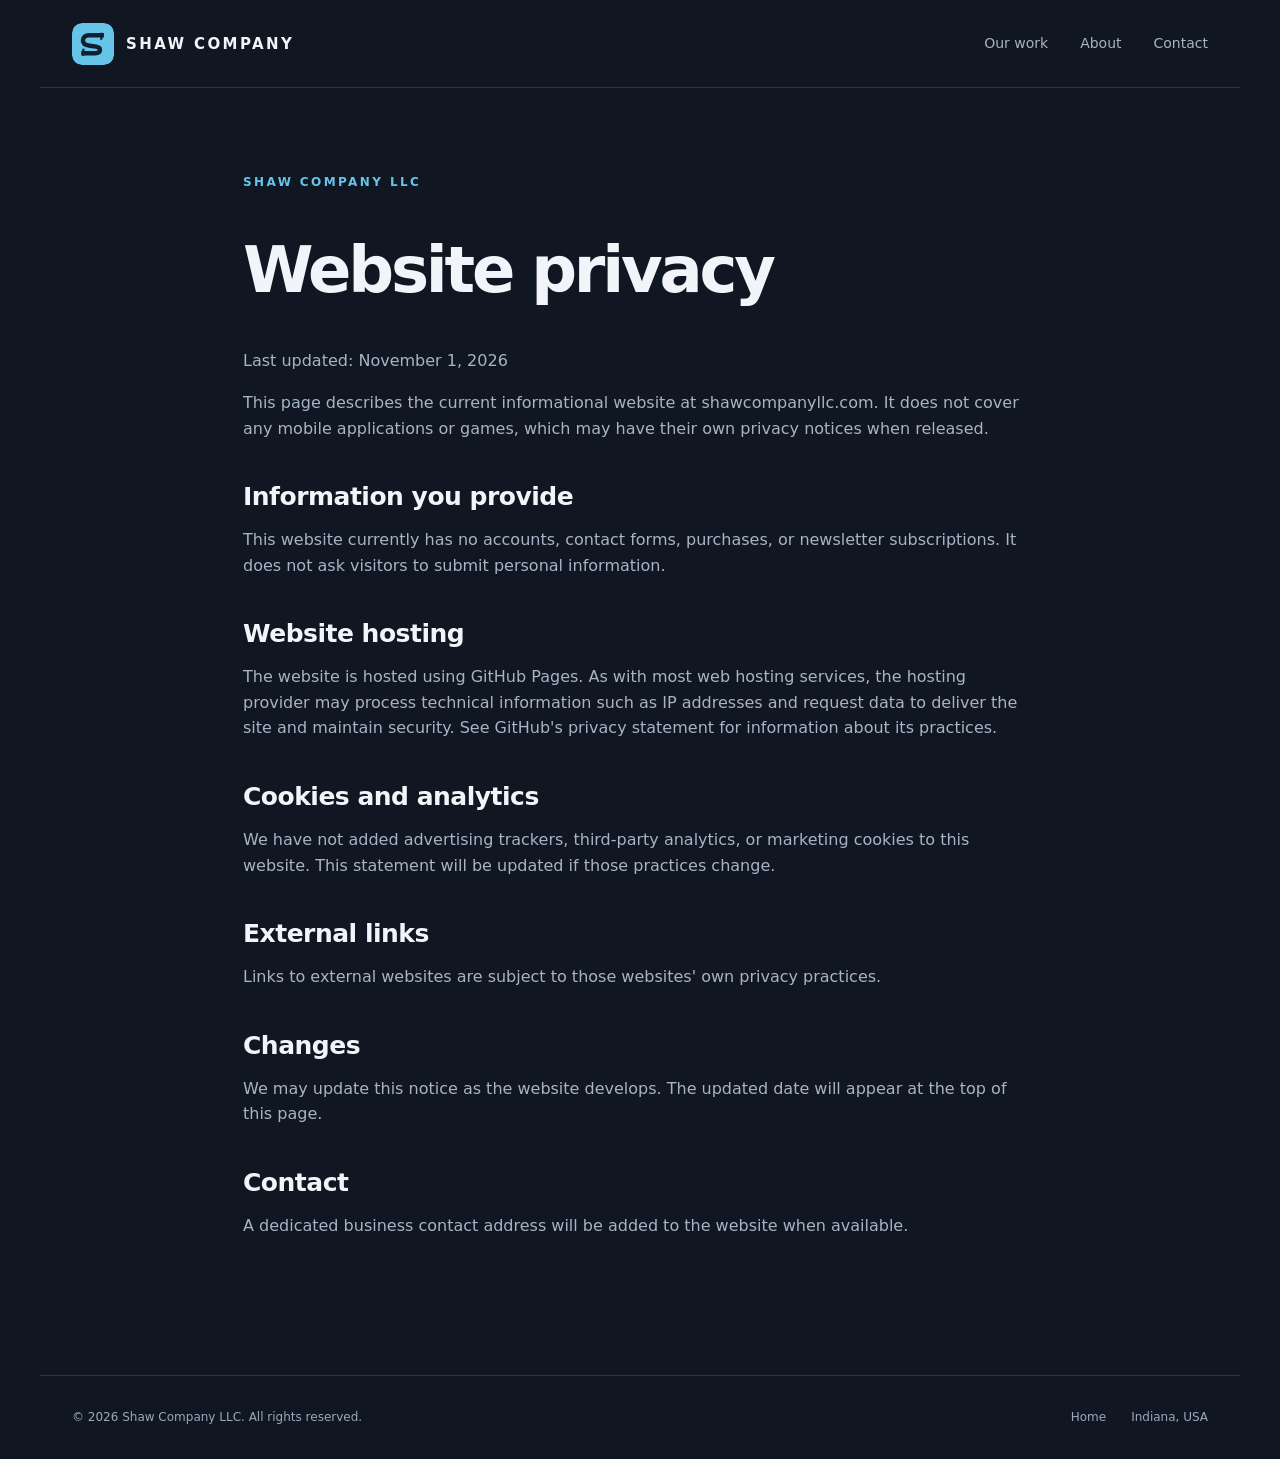
==== privacy.html @ e3605a8c "Add website-specific privacy notice" ====
<!doctype html><html lang="en"><head><meta charset="utf-8"><meta name="viewport" content="width=device-width,initial-scale=1"><meta name="theme-color" content="#101722"><meta name="description" content="Website privacy information for Shaw Company LLC."><title>Website Privacy | Shaw Company</title><link rel="icon" href="favicon.svg" type="image/svg+xml"><link rel="stylesheet" href="styles.css"></head><body><header class="top"><a class="brand" href="index.html"><img src="favicon.svg" width="42" height="42" alt=""><span>SHAW <b>COMPANY</b></span></a><nav aria-label="Main navigation"><a href="index.html#work">Our work</a><a href="index.html#about">About</a><a href="index.html#contact">Contact</a></nav></header><main class="legal"><div class="eyebrow">SHAW COMPANY LLC</div><h1>Website privacy</h1><p>Last updated: November 1, 2026</p><p>This page describes the current informational website at shawcompanyllc.com. It does not cover any mobile applications or games, which may have their own privacy notices when released.</p><h2>Information you provide</h2><p>This website currently has no accounts, contact forms, purchases, or newsletter subscriptions. It does not ask visitors to submit personal information.</p><h2>Website hosting</h2><p>The website is hosted using GitHub Pages. As with most web hosting services, the hosting provider may process technical information such as IP addresses and request data to deliver the site and maintain security. See <a href="https://docs.github.com/en/site-policy/privacy-policies/github-general-privacy-statement">GitHub's privacy statement</a> for information about its practices.</p><h2>Cookies and analytics</h2><p>We have not added advertising trackers, third-party analytics, or marketing cookies to this website. This statement will be updated if those practices change.</p><h2>External links</h2><p>Links to external websites are subject to those websites' own privacy practices.</p><h2>Changes</h2><p>We may update this notice as the website develops. The updated date will appear at the top of this page.</p><h2>Contact</h2><p>A dedicated business contact address will be added to the website when available.</p></main><footer><span>© 2026 Shaw Company LLC. All rights reserved.</span><div><a href="index.html">Home</a><span>Indiana, USA</span></div></footer></body></html>
---- styles.css ----
:root{color-scheme:dark;--bg:#101722;--panel:#192332;--text:#f1f5fa;--muted:#a7b4c5;--accent:#65c4e8}*{box-sizing:border-box}html{scroll-behavior:smooth}body{margin:0;background:var(--bg);color:var(--text);font-family:Inter,ui-sans-serif,system-ui,-apple-system,"Segoe UI",sans-serif;line-height:1.6}a{color:inherit;text-decoration:none}a:focus-visible{outline:3px solid var(--accent);outline-offset:5px}.skip{position:absolute;left:-9999px;top:10px;background:white;color:#111;padding:10px;z-index:100}.skip:focus{left:10px}.top{height:88px;max-width:1200px;margin:auto;padding:0 32px;display:flex;align-items:center;justify-content:space-between;border-bottom:1px solid #293646}.brand{display:flex;align-items:center;gap:12px;font-size:15px;letter-spacing:.16em;font-weight:600}.brand b{font-weight:800}.brand img{border-radius:10px}.top nav{display:flex;gap:32px;font-size:14px;color:var(--muted)}.top nav a:hover,footer a:hover{color:white}.hero{max-width:1200px;margin:auto;min-height:640px;padding:130px 32px 120px;position:relative;overflow:hidden}.eyebrow{font-size:12px;font-weight:700;letter-spacing:.2em;color:var(--accent);text-transform:uppercase}.dot{display:inline-block;width:8px;height:8px;border-radius:50%;background:var(--accent);margin-right:8px}.hero h1{font-size:clamp(54px,7vw,100px);line-height:1.04;letter-spacing:-.065em;margin:25px 0;position:relative;z-index:2}.hero h1 em{font-style:normal;color:var(--accent)}.hero p{max-width:520px;color:var(--muted);font-size:19px;position:relative;z-index:2}.cta{display:inline-flex;align-items:center;gap:28px;background:var(--accent);color:#0b1b29;font-weight:750;padding:15px 22px;border-radius:8px;margin-top:25px;position:relative;z-index:2}.cta:hover{background:#9cdef5}.hero-art{position:absolute;right:-90px;top:85px;width:570px;height:530px;opacity:.55;pointer-events:none}.orbit{position:absolute;border:1px solid #38536b;border-radius:50%;transform:rotate(-24deg)}.o1{width:490px;height:280px;top:110px}.o2{width:360px;height:460px;left:100px;top:0}.tile{position:absolute;border:1px solid #75bfe0;background:linear-gradient(145deg,#31536a,#162839);border-radius:28px;transform:rotate(-25deg);box-shadow:0 25px 80px #0008}.t1{width:175px;height:175px;top:100px;left:185px}.t2{width:100px;height:100px;top:300px;left:90px}.t3{width:115px;height:115px;top:280px;left:345px}.section{padding:110px 32px;max-width:1200px;margin:auto;border-top:1px solid #293646}.section-head{display:flex;justify-content:space-between;gap:55px;align-items:end}.section-head>p{max-width:380px;color:var(--muted)}h2{font-size:clamp(38px,4.5vw,60px);line-height:1.12;letter-spacing:-.05em;margin:18px 0 35px}.cards{display:grid;grid-template-columns:repeat(3,minmax(0,1fr));gap:18px;margin-top:38px}.product{overflow:hidden;background:var(--panel);border:1px solid #2d3c4e;border-radius:15px;transition:transform .2s,border-color .2s}.product:hover{transform:translateY(-4px);border-color:#4b7694}.product-art{height:175px;position:relative;overflow:hidden;display:grid;place-items:center;background:radial-gradient(circle at 70% 30%,#365b76,#17283b 65%)}.product-art span{font-size:74px;font-weight:200;color:#8cddf4;position:relative;z-index:1}.product-art i{position:absolute;width:210px;height:210px;border:1px solid #5c92ae;border-radius:30px;transform:rotate(35deg);opacity:.55}.workout{background:radial-gradient(circle at 30% 60%,#215c65,#182b3a 70%)}.laser{background:radial-gradient(circle at 70% 40%,#374b82,#172438 70%)}.product-body{padding:28px;min-height:215px}.tag{color:var(--accent);font-size:11px;letter-spacing:.13em;text-transform:uppercase;font-weight:800}.product h3{font-size:27px;margin:10px 0}.product p,.about p,.contact p{color:var(--muted)}.smallnote{color:#9ba9bb;font-size:12px;margin-top:25px}.about{display:grid;grid-template-columns:1fr 1fr;gap:60px}.about>div:last-child{font-size:18px;padding-top:30px}.contact{text-align:center;padding-bottom:130px}.contact p{max-width:560px;margin:0 auto 35px}.notice{display:inline-block;border:1px solid #34485c;border-radius:8px;padding:13px 20px;color:#bbccda;font-size:13px}footer{border-top:1px solid #293646;max-width:1200px;margin:auto;padding:32px;display:flex;justify-content:space-between;color:#9ba9bb;font-size:12px;gap:25px}footer>div{display:flex;gap:25px}.legal{max-width:850px;margin:0 auto;padding:85px 28px 120px}.legal h1{font-size:clamp(38px,6vw,64px);letter-spacing:-.05em;line-height:1.1}.legal h2{font-size:25px;margin:42px 0 12px;letter-spacing:-.02em}.legal p,.legal li{color:var(--muted)}@media(max-width:760px){.top{height:auto;padding:20px;gap:18px;align-items:flex-start;flex-direction:column}.top nav{gap:22px}.hero{padding:100px 22px;min-height:590px}.hero-art{right:-300px;opacity:.25}.section{padding:75px 22px}.section-head,.about{display:block}.cards{grid-template-columns:1fr}.product-body{min-height:0}.about>div:last-child{padding-top:0}footer{padding:25px 22px;display:block}footer>div{margin-top:12px;flex-wrap:wrap}}@media(prefers-reduced-motion:reduce){html{scroll-behavior:auto}.product{transition:none}}
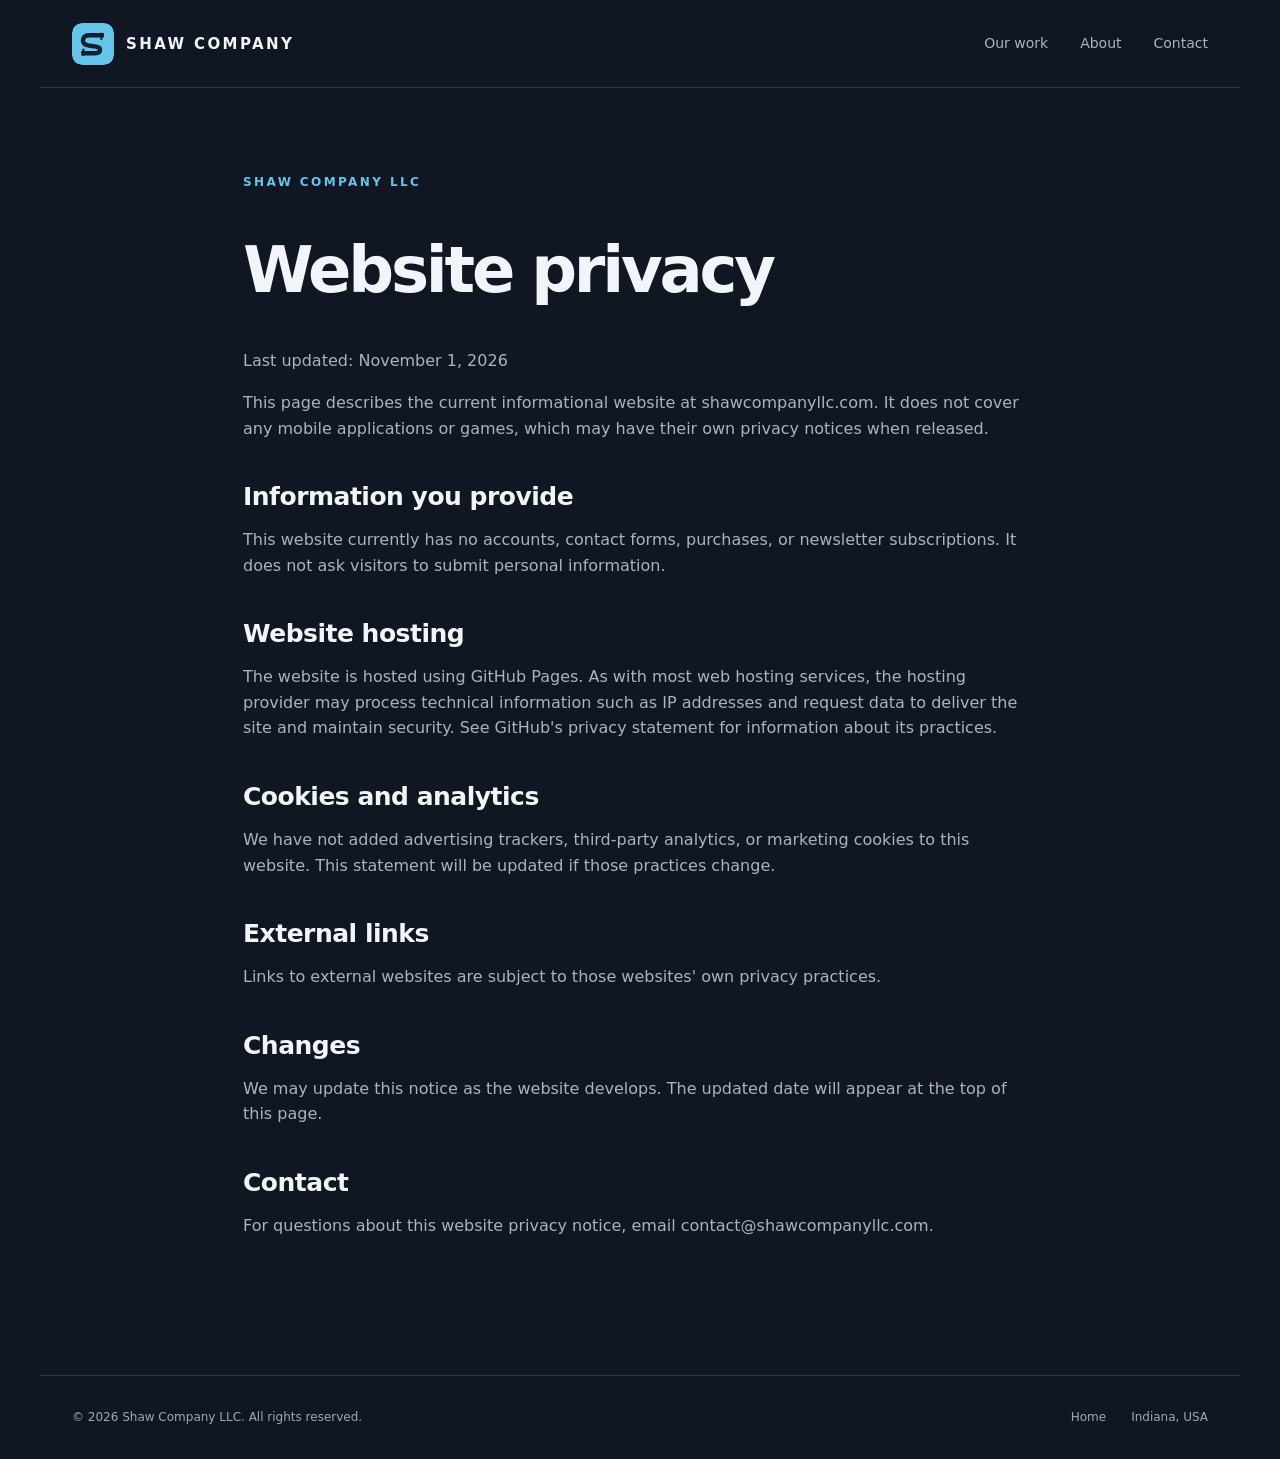
==== commit 20698769: "Add business email to website privacy notice" ====
--- a/privacy.html
+++ b/privacy.html
@@ -1 +1 @@
-<!doctype html><html lang="en"><head><meta charset="utf-8"><meta name="viewport" content="width=device-width,initial-scale=1"><meta name="theme-color" content="#101722"><meta name="description" content="Website privacy information for Shaw Company LLC."><title>Website Privacy | Shaw Company</title><link rel="icon" href="favicon.svg" type="image/svg+xml"><link rel="stylesheet" href="styles.css"></head><body><header class="top"><a class="brand" href="index.html"><img src="favicon.svg" width="42" height="42" alt=""><span>SHAW <b>COMPANY</b></span></a><nav aria-label="Main navigation"><a href="index.html#work">Our work</a><a href="index.html#about">About</a><a href="index.html#contact">Contact</a></nav></header><main class="legal"><div class="eyebrow">SHAW COMPANY LLC</div><h1>Website privacy</h1><p>Last updated: November 1, 2026</p><p>This page describes the current informational website at shawcompanyllc.com. It does not cover any mobile applications or games, which may have their own privacy notices when released.</p><h2>Information you provide</h2><p>This website currently has no accounts, contact forms, purchases, or newsletter subscriptions. It does not ask visitors to submit personal information.</p><h2>Website hosting</h2><p>The website is hosted using GitHub Pages. As with most web hosting services, the hosting provider may process technical information such as IP addresses and request data to deliver the site and maintain security. See <a href="https://docs.github.com/en/site-policy/privacy-policies/github-general-privacy-statement">GitHub's privacy statement</a> for information about its practices.</p><h2>Cookies and analytics</h2><p>We have not added advertising trackers, third-party analytics, or marketing cookies to this website. This statement will be updated if those practices change.</p><h2>External links</h2><p>Links to external websites are subject to those websites' own privacy practices.</p><h2>Changes</h2><p>We may update this notice as the website develops. The updated date will appear at the top of this page.</p><h2>Contact</h2><p>A dedicated business contact address will be added to the website when available.</p></main><footer><span>© 2026 Shaw Company LLC. All rights reserved.</span><div><a href="index.html">Home</a><span>Indiana, USA</span></div></footer></body></html>+<!doctype html><html lang="en"><head><meta charset="utf-8"><meta name="viewport" content="width=device-width,initial-scale=1"><meta name="theme-color" content="#101722"><meta name="description" content="Website privacy information for Shaw Company LLC."><title>Website Privacy | Shaw Company</title><link rel="icon" href="favicon.svg" type="image/svg+xml"><link rel="stylesheet" href="styles.css"></head><body><header class="top"><a class="brand" href="index.html"><img src="favicon.svg" width="42" height="42" alt=""><span>SHAW <b>COMPANY</b></span></a><nav aria-label="Main navigation"><a href="index.html#work">Our work</a><a href="index.html#about">About</a><a href="index.html#contact">Contact</a></nav></header><main class="legal"><div class="eyebrow">SHAW COMPANY LLC</div><h1>Website privacy</h1><p>Last updated: November 1, 2026</p><p>This page describes the current informational website at shawcompanyllc.com. It does not cover any mobile applications or games, which may have their own privacy notices when released.</p><h2>Information you provide</h2><p>This website currently has no accounts, contact forms, purchases, or newsletter subscriptions. It does not ask visitors to submit personal information.</p><h2>Website hosting</h2><p>The website is hosted using GitHub Pages. As with most web hosting services, the hosting provider may process technical information such as IP addresses and request data to deliver the site and maintain security. See <a href="https://docs.github.com/en/site-policy/privacy-policies/github-general-privacy-statement">GitHub's privacy statement</a> for information about its practices.</p><h2>Cookies and analytics</h2><p>We have not added advertising trackers, third-party analytics, or marketing cookies to this website. This statement will be updated if those practices change.</p><h2>External links</h2><p>Links to external websites are subject to those websites' own privacy practices.</p><h2>Changes</h2><p>We may update this notice as the website develops. The updated date will appear at the top of this page.</p><h2>Contact</h2><p>For questions about this website privacy notice, email <a href="mailto:contact@shawcompanyllc.com">contact@shawcompanyllc.com</a>.</p></main><footer><span>© 2026 Shaw Company LLC. All rights reserved.</span><div><a href="index.html">Home</a><span>Indiana, USA</span></div></footer></body></html>
